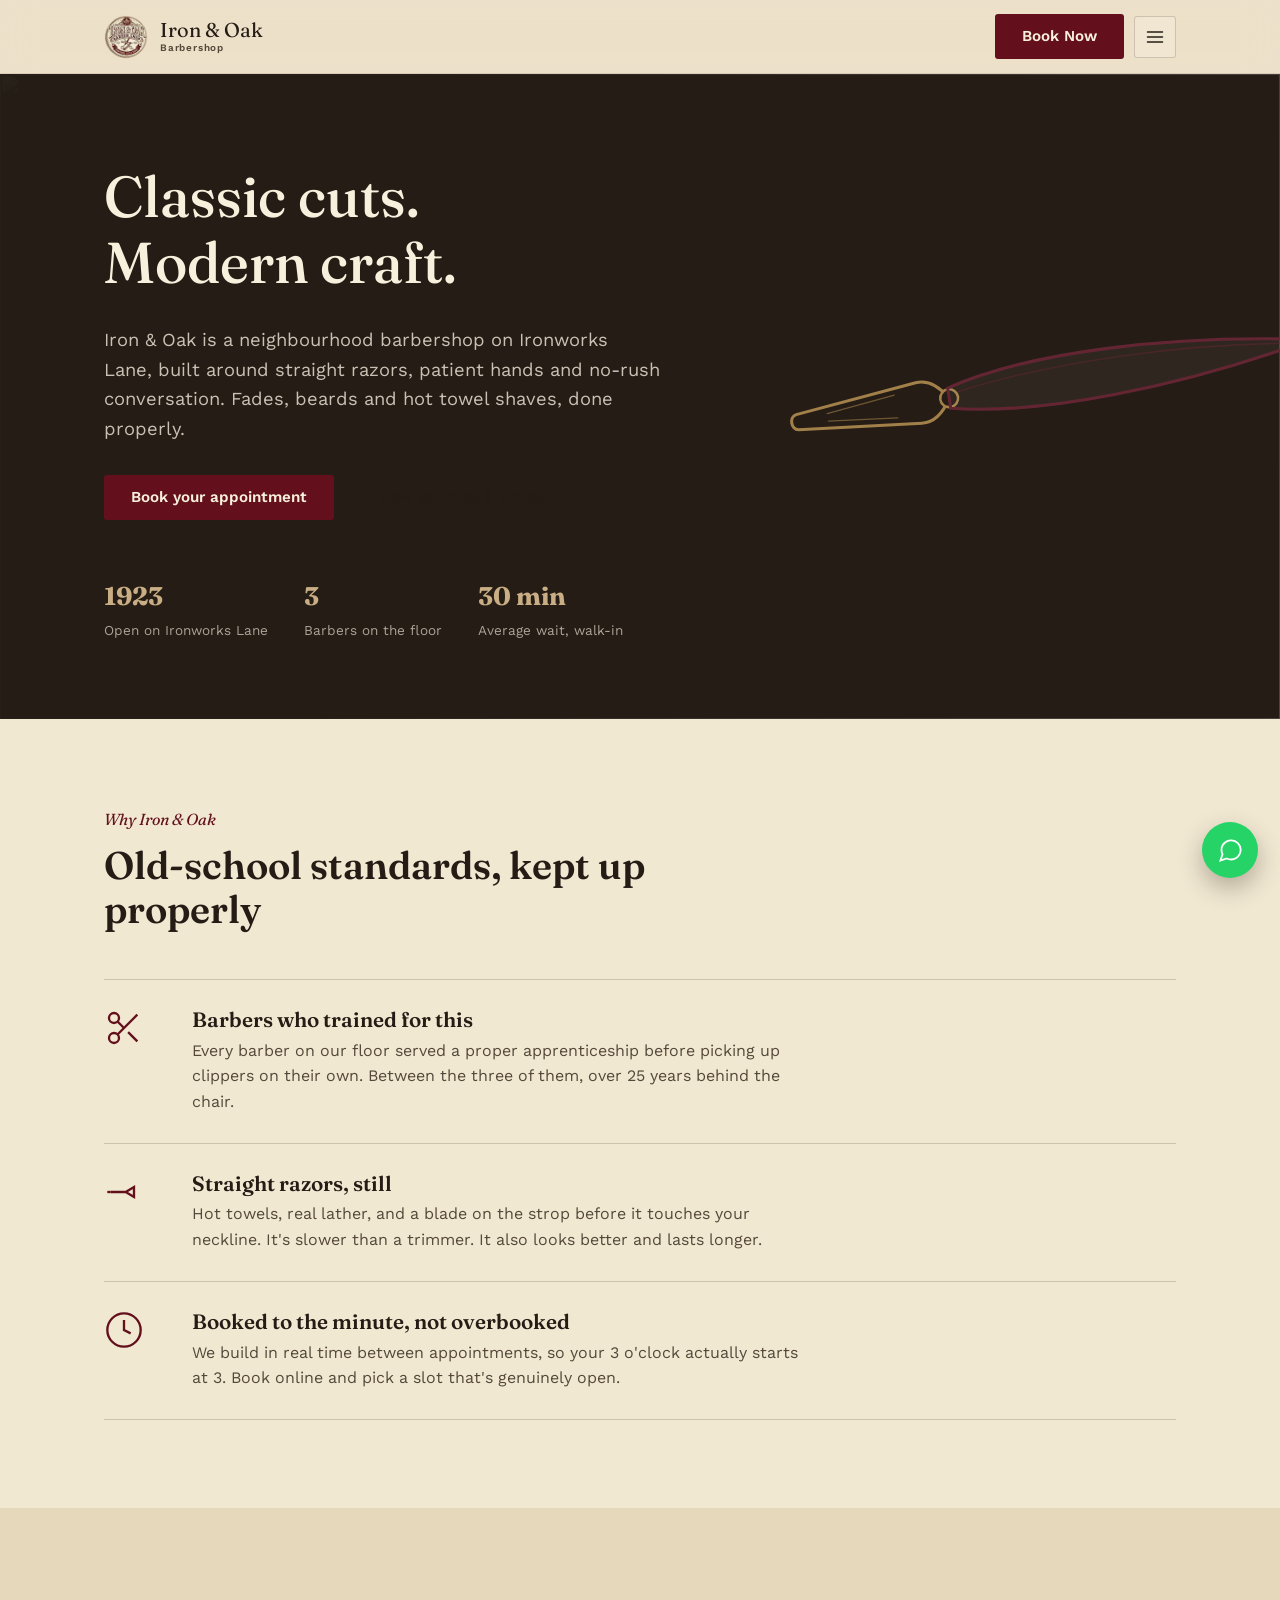
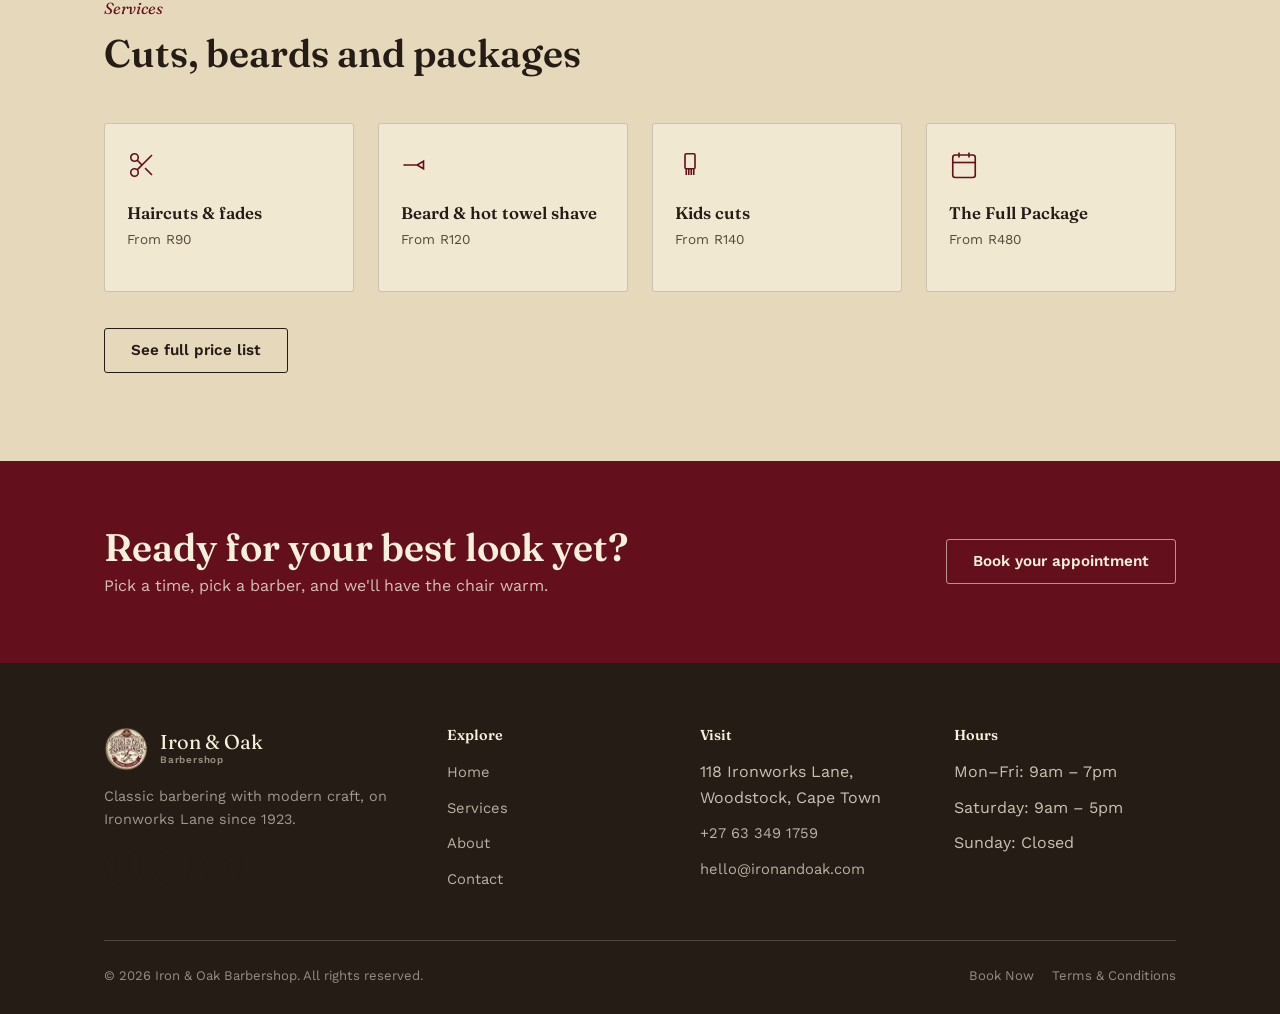
==== index.html @ c1bfe762 "first commit" ====
<!DOCTYPE html>
<html lang="en">
<head>
<meta charset="UTF-8">
<meta name="viewport" content="width=device-width, initial-scale=1">
<title>Iron & Oak Barbershop | Classic Cuts, Modern Craft</title>
<meta name="description" content="Iron & Oak Barbershop on Ironworks Lane: fades, beard work and hot towel shaves. Book online in under a minute.">
<link rel="icon" type="image/png" href="assets/favicon.png">
<link rel="preconnect" href="https://fonts.googleapis.com">
<link rel="preconnect" href="https://fonts.gstatic.com" crossorigin>
<link href="https://fonts.googleapis.com/css2?family=Fraunces:ital,wght@0,400;0,500;0,600;1,500&family=Work+Sans:wght@400;500;600;700&display=swap" rel="stylesheet">
<link rel="stylesheet" href="css/style.css">
</head>
<body>

<header class="site-header">
  <div class="header-inner">
    <a href="index.html" class="brand">
      <img class="brand-mark" src="assets/logo.png" alt="Iron & Oak Barber Shop crest logo">
      <span class="brand-name">Iron &amp; Oak<small>Barbershop</small></span>
    </a>
    <div class="main-nav">
      <a href="contact.html#booking" class="btn btn-primary">Book Now</a>
      <button class="nav-toggle" data-nav-toggle aria-expanded="false" aria-controls="nav-dropdown" aria-label="Menu">
        <svg width="20" height="20" viewBox="0 0 24 24" fill="none" stroke="currentColor" stroke-width="1.8" stroke-linecap="round"><line x1="3" y1="6" x2="21" y2="6"/><line x1="3" y1="12" x2="21" y2="12"/><line x1="3" y1="18" x2="21" y2="18"/></svg>
      </button>
      <div class="nav-dropdown" id="nav-dropdown" data-nav-panel>
        <ul class="nav-links">
          <li><a href="index.html" aria-current="page">Home</a></li>
          <li><a href="services.html">Services</a></li>
          <li><a href="about.html">About</a></li>
          <li><a href="contact.html">Contact</a></li>
        </ul>
      </div>
    </div>
  </div>
</header>

<section class="hero">
  <div class="hero-photo" aria-hidden="true">
    <img src="https://images.unsplash.com/photo-1585747860715-2ba37e788b70?auto=format&fit=crop&w=1800&q=80" alt="">
  </div>
  <div class="container hero-grid">
    <div>
      <h1>Classic cuts.<br>Modern craft.</h1>
      <p class="lede">Iron &amp; Oak is a neighbourhood barbershop on Ironworks Lane, built around straight razors, patient hands and no-rush conversation. Fades, beards and hot towel shaves, done properly.</p>
      <div class="hero-actions">
        <a href="contact.html#booking" class="btn btn-primary">Book your appointment</a>
        <a href="services.html" class="btn btn-outline">View services &amp; prices</a>
      </div>
      <div class="hero-stats">
        <div><strong>1923</strong><span>Open on Ironworks Lane</span></div>
        <div><strong>3</strong><span>Barbers on the floor</span></div>
        <div><strong>30&nbsp;min</strong><span>Average wait, walk-in</span></div>
      </div>
    </div>
  </div>
  <div class="hero-art" aria-hidden="true">
    <svg viewBox="0 0 460 220" xmlns="http://www.w3.org/2000/svg">
      <g transform="rotate(-9 230 110)" fill="none" stroke-linejoin="round" stroke-linecap="round">
        <!-- handle (scales) -->
        <path class="hero-draw" d="M22 94 L118 84 C128 83 136 90 142 100 C136 110 128 117 118 116 L22 106 C16 105 16 95 22 94 Z" stroke="#b08b4f" stroke-width="2.4" fill="#241c15"></path>
        <line x1="46" y1="97" x2="100" y2="91" stroke="#b08b4f" stroke-width="1" opacity="0.6"></line>
        <line x1="46" y1="103" x2="100" y2="109" stroke="#b08b4f" stroke-width="1" opacity="0.6"></line>
        <!-- pivot pin -->
        <circle cx="142" cy="100" r="7" fill="#241c15" stroke="#b08b4f" stroke-width="2"></circle>
        <!-- blade, tapering to a point -->
        <path class="hero-draw" d="M142 92 C210 74 320 78 428 99 C320 120 210 124 142 108 Z" stroke="#6b2737" stroke-width="2.4" fill="#f3ecdc" fill-opacity="0.06"></path>
        <path d="M150 96 C230 84 330 87 410 99" stroke="#6b2737" stroke-width="1" opacity="0.55"></path>
      </g>
    </svg>
  </div>
</section>

<section>
  <div class="container">
    <div class="section-head">
      <p class="eyebrow">Why Iron &amp; Oak</p>
      <h2>Old-school standards, kept up properly</h2>
    </div>
    <div class="feature-rows">
      <div class="feature-row">
        <svg class="icon" viewBox="0 0 24 24" fill="none" stroke="currentColor" stroke-width="1.4"><circle cx="6" cy="6" r="3"/><circle cx="6" cy="18" r="3"/><line x1="20" y1="4" x2="8.12" y2="15.88"/><line x1="14.47" y1="14.48" x2="20" y2="20"/><line x1="8.12" y1="8.12" x2="12" y2="12"/></svg>
        <div>
          <h3>Barbers who trained for this</h3>
          <p>Every barber on our floor served a proper apprenticeship before picking up clippers on their own. Between the three of them, over 25 years behind the chair.</p>
        </div>
      </div>
      <div class="feature-row">
        <svg class="icon" viewBox="0 0 24 24" fill="none" stroke="currentColor" stroke-width="1.4"><path d="M4 12h9l5-3v6l-5-3H4z"/><line x1="4" y1="12" x2="2" y2="12"/></svg>
        <div>
          <h3>Straight razors, still</h3>
          <p>Hot towels, real lather, and a blade on the strop before it touches your neckline. It's slower than a trimmer. It also looks better and lasts longer.</p>
        </div>
      </div>
      <div class="feature-row">
        <svg class="icon" viewBox="0 0 24 24" fill="none" stroke="currentColor" stroke-width="1.4"><circle cx="12" cy="12" r="10"/><polyline points="12 6 12 12 16 14"/></svg>
        <div>
          <h3>Booked to the minute, not overbooked</h3>
          <p>We build in real time between appointments, so your 3 o'clock actually starts at 3. Book online and pick a slot that's genuinely open.</p>
        </div>
      </div>
    </div>
  </div>
</section>

<section class="section-panel">
  <div class="container">
    <div class="section-head">
      <p class="eyebrow">Services</p>
      <h2>Cuts, beards and packages</h2>
    </div>
    <div class="preview-grid">
      <div class="preview-card">
        <svg class="icon" viewBox="0 0 24 24" fill="none" stroke="currentColor" stroke-width="1.3"><circle cx="6" cy="6" r="3"/><circle cx="6" cy="18" r="3"/><line x1="20" y1="4" x2="8.12" y2="15.88"/><line x1="14.47" y1="14.48" x2="20" y2="20"/><line x1="8.12" y1="8.12" x2="12" y2="12"/></svg>
        <h3>Haircuts &amp; fades</h3>
        <p class="from">From R90</p>
      </div>
      <div class="preview-card">
        <svg class="icon" viewBox="0 0 24 24" fill="none" stroke="currentColor" stroke-width="1.3"><path d="M4 12h9l5-3v6l-5-3H4z"/><line x1="4" y1="12" x2="2" y2="12"/></svg>
        <h3>Beard &amp; hot towel shave</h3>
        <p class="from">From R120</p>
      </div>
      <div class="preview-card">
        <svg class="icon" viewBox="0 0 24 24" fill="none" stroke="currentColor" stroke-width="1.3"><rect x="8" y="3" width="8" height="12" rx="1"/><line x1="9" y1="15" x2="9" y2="20"/><line x1="11" y1="15" x2="11" y2="20"/><line x1="13" y1="15" x2="13" y2="20"/><line x1="15" y1="15" x2="15" y2="20"/></svg>
        <h3>Kids cuts</h3>
        <p class="from">From R140</p>
      </div>
      <div class="preview-card">
        <svg class="icon" viewBox="0 0 24 24" fill="none" stroke="currentColor" stroke-width="1.3"><rect x="3" y="4" width="18" height="18" rx="2"/><line x1="16" y1="2" x2="16" y2="6"/><line x1="8" y1="2" x2="8" y2="6"/><line x1="3" y1="10" x2="21" y2="10"/></svg>
        <h3>The Full Package</h3>
        <p class="from">From R480</p>
      </div>
    </div>
    <div style="margin-top:36px;">
      <a href="services.html" class="btn btn-outline">See full price list</a>
    </div>
  </div>
</section>

<section class="cta-banner">
  <div class="container cta-banner-inner">
    <div>
      <h2>Ready for your best look yet?</h2>
      <p>Pick a time, pick a barber, and we'll have the chair warm.</p>
    </div>
    <a href="contact.html#booking" class="btn btn-outline">Book your appointment</a>
  </div>
</section>

<footer class="site-footer">
  <div class="container">
    <div class="footer-grid">
      <div class="footer-brand">
        <a href="index.html" class="brand" style="color:var(--cream)">
          <img class="brand-mark" src="assets/logo.png" alt="Iron & Oak Barber Shop crest logo">
          <span class="brand-name">Iron &amp; Oak<small style="color:rgba(243,236,220,.55)">Barbershop</small></span>
        </a>
        <p>Classic barbering with modern craft, on Ironworks Lane since 1923.</p>
        <div class="social-row" style="margin-top:16px;">
          <a href="#" aria-label="Instagram"><svg viewBox="0 0 24 24" fill="none" stroke="currentColor" stroke-width="1.5"><rect x="2" y="2" width="20" height="20" rx="5"/><path d="M16 11.37A4 4 0 1 1 12.63 8 4 4 0 0 1 16 11.37z"/><line x1="17.5" y1="6.5" x2="17.51" y2="6.5"/></svg></a>
          <a href="#" aria-label="Facebook"><svg viewBox="0 0 24 24" fill="none" stroke="currentColor" stroke-width="1.5"><path d="M18 2h-3a5 5 0 0 0-5 5v3H7v4h3v8h4v-8h3l1-4h-4V7a1 1 0 0 1 1-1h3z"/></svg></a>
          <a href="https://wa.me/27633491759" target="_blank" rel="noopener" aria-label="WhatsApp"><svg viewBox="0 0 24 24" fill="none" stroke="currentColor" stroke-width="1.5"><path d="M21 11.5a8.38 8.38 0 0 1-.9 3.8 8.5 8.5 0 0 1-7.6 4.7 8.38 8.38 0 0 1-3.8-.9L3 21l1.9-5.7a8.38 8.38 0 0 1-.9-3.8 8.5 8.5 0 0 1 4.7-7.6 8.38 8.38 0 0 1 3.8-.9h.5a8.48 8.48 0 0 1 8 8v.5z"/></svg></a>
        </div>
      </div>
      <div class="footer-col">
        <h4>Explore</h4>
        <ul>
          <li><a href="index.html">Home</a></li>
          <li><a href="services.html">Services</a></li>
          <li><a href="about.html">About</a></li>
          <li><a href="contact.html">Contact</a></li>
        </ul>
      </div>
      <div class="footer-col">
        <h4>Visit</h4>
        <ul>
          <li>118 Ironworks Lane, Woodstock, Cape Town</li>
          <li><a href="tel:+27633491759">+27 63 349 1759</a></li>
          <li><a href="mailto:hello@ironandoak.com">hello@ironandoak.com</a></li>
        </ul>
      </div>
      <div class="footer-col">
        <h4>Hours</h4>
        <ul>
          <li>Mon–Fri: 9am – 7pm</li>
          <li>Saturday: 9am – 5pm</li>
          <li>Sunday: Closed</li>
        </ul>
      </div>
    </div>
    <div class="footer-bottom">
      <span>&copy; <span data-year></span> Iron &amp; Oak Barbershop. All rights reserved.</span>
      <div class="footer-legal">
        <a href="contact.html#booking">Book Now</a>
        <a href="terms.html">Terms &amp; Conditions</a>
      </div>
    </div>
  </div>
</footer>

<div class="overlay" data-popup aria-hidden="true">
  <div class="modal-card" role="dialog" aria-modal="true" aria-labelledby="popup-title">
    <button class="modal-close" data-popup-close aria-label="Close">
      <svg viewBox="0 0 24 24" fill="none" stroke="currentColor" stroke-width="1.8" stroke-linecap="round"><line x1="18" y1="6" x2="6" y2="18"/><line x1="6" y1="6" x2="18" y2="18"/></svg>
    </button>
    <p class="eyebrow">First visit?</p>
    <h3 id="popup-title">Take 15% off your first cut</h3>
    <p>New clients save on any service booked online. Just mention the code when you check in. No catches.</p>
    <span class="promo-code">FIRSTCUT15</span>
    <div style="display:flex; gap:12px; flex-wrap:wrap;">
      <a href="contact.html#booking" class="btn btn-primary" data-popup-close>Book with this offer</a>
      <button class="btn btn-outline" data-popup-close>Maybe later</button>
    </div>
  </div>
</div>

<a class="whatsapp-float" href="https://wa.me/27633491759?text=Hi%20Iron%20%26%20Oak%2C%20I%27d%20like%20to%20book%20an%20appointment." target="_blank" rel="noopener" aria-label="Chat with us on WhatsApp">
  <svg viewBox="0 0 24 24" fill="none" stroke="currentColor" stroke-width="1.6"><path d="M21 11.5a8.38 8.38 0 0 1-.9 3.8 8.5 8.5 0 0 1-7.6 4.7 8.38 8.38 0 0 1-3.8-.9L3 21l1.9-5.7a8.38 8.38 0 0 1-.9-3.8 8.5 8.5 0 0 1 4.7-7.6 8.38 8.38 0 0 1 3.8-.9h.5a8.48 8.48 0 0 1 8 8v.5z"/></svg>
</a>

<script src="js/main.js"></script>
</body>
</html>
---- css/style.css ----
/* ==========================================================================
   Iron & Oak Barbershop — stylesheet
   Palette: warm oak parchment, espresso ink, oxblood + brass accents.
   Type: Fraunces (display) / Work Sans (body).
   ========================================================================== */

:root {
  --bg: #f1e8d2;
  --bg-panel: #e6d9bb;
  --ink: #241c15;
  --ink-soft: #55483a;
  --espresso: #241c15;
  --espresso-soft: #362b21;
  --oxblood: #63101c;
  --oxblood-dark: #470a14;
  --brass: #8a6a45;
  --brass-light: #c9ad84;
  --sage: #8a6a45;
  --cream: #f7f0dc;
  --line: rgba(36, 28, 21, 0.18);
  --line-on-dark: rgba(243, 236, 220, 0.2);

  --font-display: "Fraunces", Georgia, "Times New Roman", serif;
  --font-body: "Work Sans", "Segoe UI", Helvetica, Arial, sans-serif;

  --container: 1120px;
  --radius: 3px;
}

@media (prefers-reduced-motion: reduce) {
  * { animation-duration: 0.01ms !important; animation-iteration-count: 1 !important; transition-duration: 0.01ms !important; scroll-behavior: auto !important; }
}

* { box-sizing: border-box; }
html { scroll-behavior: smooth; }

body {
  margin: 0;
  background: var(--bg);
  color: var(--ink);
  font-family: var(--font-body);
  font-size: 16px;
  line-height: 1.6;
  -webkit-font-smoothing: antialiased;
}

img { max-width: 100%; display: block; }

h1, h2, h3, h4 {
  font-family: var(--font-display);
  color: var(--ink);
  line-height: 1.15;
  margin: 0 0 0.5em;
  font-weight: 600;
}

h1 { font-size: clamp(2.4rem, 5vw, 3.6rem); font-weight: 500; }
h2 { font-size: clamp(1.8rem, 3.4vw, 2.4rem); }
h3 { font-size: 1.3rem; }

p { margin: 0 0 1em; max-width: 62ch; }
p.lede { font-size: 1.15rem; color: var(--ink-soft); }

a { color: inherit; }

.container {
  max-width: var(--container);
  margin: 0 auto;
  padding: 0 24px;
}

section { padding: 88px 0; }
section.tight { padding: 56px 0; }

.section-dark { background: var(--espresso); color: var(--cream); }
.section-dark p { color: rgba(243, 236, 220, 0.78); }
.section-dark h2, .section-dark h3 { color: var(--cream); }
.section-panel { background: var(--bg-panel); }

.eyebrow {
  font-family: var(--font-display);
  font-style: italic;
  color: var(--oxblood);
  font-size: 1rem;
  margin: 0 0 10px;
}
.section-dark .eyebrow { color: var(--brass-light); }

.section-head { max-width: 640px; margin-bottom: 48px; }
.section-head.center { margin-left: auto; margin-right: auto; text-align: center; }

hr.rule { border: none; border-top: 1px solid var(--line); margin: 40px 0; }

/* Buttons -------------------------------------------------------------- */
.btn {
  display: inline-flex;
  align-items: center;
  gap: 8px;
  font-family: var(--font-body);
  font-weight: 600;
  font-size: 0.95rem;
  padding: 14px 26px;
  border-radius: var(--radius);
  border: 1px solid transparent;
  cursor: pointer;
  text-decoration: none;
  transition: background-color 0.15s ease, color 0.15s ease, border-color 0.15s ease;
  line-height: 1;
}
.btn-primary { background: var(--oxblood); color: var(--cream); }
.btn-primary:hover { background: var(--oxblood-dark); }
.btn-outline { background: transparent; color: var(--ink); border-color: var(--ink); }
.btn-outline:hover { background: var(--ink); color: var(--bg); }
.section-dark .btn-outline { color: var(--cream); border-color: var(--line-on-dark); }
.section-dark .btn-outline:hover { background: var(--cream); color: var(--espresso); }
.btn-gold { background: var(--brass); color: var(--cream); }
.btn-gold:hover { background: var(--brass-light); }
.btn-whatsapp { background: #25d366; color: #0b2b18; }
.btn-whatsapp:hover { background: #1ebe5b; }
.btn-whatsapp svg { width: 18px; height: 18px; }

.whatsapp-float {
  position: fixed;
  right: 22px;
  bottom: 22px;
  width: 56px;
  height: 56px;
  border-radius: 50%;
  background: #25d366;
  color: #fff;
  display: flex;
  align-items: center;
  justify-content: center;
  text-decoration: none;
  box-shadow: 0 10px 24px rgba(36, 28, 21, 0.3);
  z-index: 150;
  transition: transform 0.15s ease, background-color 0.15s ease;
}
.whatsapp-float:hover { background: #1ebe5b; transform: translateY(-2px); }
.whatsapp-float svg { width: 27px; height: 27px; }
.btn-block { width: 100%; justify-content: center; }
.btn:disabled { opacity: 0.5; cursor: not-allowed; }
.btn:focus-visible, a:focus-visible, button:focus-visible, input:focus-visible, select:focus-visible, textarea:focus-visible {
  outline: 2px solid var(--oxblood);
  outline-offset: 2px;
}

/* Header — glassmorphism, single nav trigger on the right ---------------- */
.site-header {
  position: sticky;
  top: 0;
  z-index: 50;
  background: rgba(232, 220, 200, 0.62);
  backdrop-filter: blur(16px) saturate(140%);
  -webkit-backdrop-filter: blur(16px) saturate(140%);
  border-bottom: 1px solid rgba(36, 28, 21, 0.1);
}
.header-inner {
  display: flex;
  align-items: center;
  justify-content: space-between;
  padding: 14px 24px;
  max-width: var(--container);
  margin: 0 auto;
}
.brand { display: flex; align-items: center; gap: 12px; text-decoration: none; color: var(--ink); }
.brand-mark { width: 44px; height: 44px; flex-shrink: 0; display: block; object-fit: contain; }
.brand-name { font-family: var(--font-display); font-size: 1.25rem; line-height: 1.1; }
.brand-name small { display: block; font-family: var(--font-body); font-size: 0.62rem; letter-spacing: 0.08em; color: var(--ink-soft); font-weight: 600; margin-top: 2px; }

/* Single nav cluster: Book Now + one menu trigger, right-aligned */
.main-nav { position: relative; display: flex; align-items: center; gap: 10px; }

.nav-toggle {
  display: inline-flex;
  align-items: center;
  justify-content: center;
  background: rgba(243, 236, 220, 0.5);
  border: 1px solid var(--line);
  border-radius: var(--radius);
  padding: 10px;
  cursor: pointer;
  color: var(--ink);
}
.nav-toggle:hover { background: rgba(243, 236, 220, 0.85); }

/* The single dropdown panel — anchored under Book Now / the toggle */
.nav-dropdown {
  position: absolute;
  top: calc(100% + 10px);
  right: 0;
  width: 220px;
  background: rgba(232, 220, 200, 0.92);
  backdrop-filter: blur(16px) saturate(140%);
  -webkit-backdrop-filter: blur(16px) saturate(140%);
  border: 1px solid var(--line);
  border-radius: 8px;
  padding: 10px;
  box-shadow: 0 18px 36px rgba(36, 28, 21, 0.22);
  display: none;
  z-index: 80;
}
.nav-dropdown.open { display: block; }
.nav-dropdown .nav-links { display: flex; flex-direction: column; gap: 2px; list-style: none; margin: 0; padding: 0; }
.nav-dropdown .nav-links a {
  display: block;
  text-decoration: none;
  font-weight: 600;
  font-size: 0.95rem;
  color: var(--ink-soft);
  padding: 10px 12px;
  border-radius: 4px;
}
.nav-dropdown .nav-links a:hover,
.nav-dropdown .nav-links a[aria-current="page"] { color: var(--oxblood); background: rgba(107, 39, 55, 0.08); }

@media (max-width: 480px) {
  .nav-dropdown { width: calc(100vw - 48px); }
}

/* Hero --------------------------------------------------------------- */
.hero {
  position: relative;
  background: var(--espresso);
  color: var(--cream);
  overflow: hidden;
  padding: 90px 0 76px;
}
.hero-photo {
  position: absolute;
  inset: 0;
  z-index: 0;
}
.hero-photo img { width: 100%; height: 100%; object-fit: cover; opacity: 0.55; }
.hero-photo::after {
  content: "";
  position: absolute;
  inset: 0;
  background: linear-gradient(100deg, rgba(36,28,21,0.96) 30%, rgba(36,28,21,0.75) 60%, rgba(36,28,21,0.55) 100%);
}
.hero-grid {
  display: grid;
  grid-template-columns: minmax(0, 1fr) minmax(0, 0.85fr);
  gap: 40px;
  align-items: center;
  position: relative;
  z-index: 2;
}
.hero h1 { color: var(--cream); }
.hero .lede { color: rgba(243, 236, 220, 0.8); }
.hero-art {
  position: absolute;
  right: -6%;
  top: 50%;
  transform: translateY(-50%);
  width: 46%;
  opacity: 0.9;
  z-index: 1;
  pointer-events: none;
}
.hero-art svg { width: 100%; height: auto; }
.hero-actions { display: flex; gap: 16px; flex-wrap: wrap; margin-top: 32px; }
.hero-stats { display: flex; gap: 36px; margin-top: 56px; flex-wrap: wrap; }
.hero-stats div strong { display: block; font-family: var(--font-display); font-size: 1.6rem; color: var(--brass-light); }
.hero-stats div span { font-size: 0.85rem; color: rgba(243, 236, 220, 0.65); }

.hero-draw { stroke-dasharray: 900; stroke-dashoffset: 900; animation: draw 1.8s ease forwards 0.2s; }
@keyframes draw { to { stroke-dashoffset: 0; } }

.page-hero {
  background: var(--espresso);
  color: var(--cream);
  padding: 64px 0;
}
.page-hero h1 { color: var(--cream); margin-bottom: 8px; }
.page-hero p { color: rgba(243, 236, 220, 0.75); margin: 0; }

/* Feature rows (editorial, not boxed cards) ---------------------------- */
.feature-rows { display: flex; flex-direction: column; }
.feature-row {
  display: grid;
  grid-template-columns: 64px 1fr;
  gap: 24px;
  padding: 28px 0;
  border-top: 1px solid var(--line);
}
.feature-rows .feature-row:last-child { border-bottom: 1px solid var(--line); }
.feature-row .icon { width: 40px; height: 40px; color: var(--oxblood); }
.feature-row h3 { margin-bottom: 6px; }
.feature-row p { margin: 0; color: var(--ink-soft); }

/* Icon badge ------------------------------------------------------------ */
.icon-badge {
  width: 56px; height: 56px;
  display: inline-flex; align-items: center; justify-content: center;
  border-radius: 50%;
  background: rgba(107, 39, 55, 0.08);
  color: var(--oxblood);
  margin-bottom: 18px;
}
.icon-badge svg { width: 26px; height: 26px; }

/* Service menu list ------------------------------------------------------ */
.menu-group { margin-bottom: 56px; }
.menu-group h3 { color: var(--oxblood); margin-bottom: 20px; }
.menu-list { list-style: none; margin: 0; padding: 0; }
.menu-item {
  display: flex;
  gap: 12px;
  align-items: baseline;
  padding: 18px 0;
  border-top: 1px solid var(--line);
}
.menu-group .menu-list .menu-item:last-child { border-bottom: 1px solid var(--line); }
.menu-item .name-block { display: flex; align-items: baseline; gap: 10px; flex-wrap: wrap; }
.menu-item .name { font-family: var(--font-display); font-size: 1.15rem; }
.menu-item .duration { font-size: 0.82rem; color: var(--ink-soft); white-space: nowrap; }
.menu-item .leader { flex: 1; border-bottom: 1px dotted var(--ink-soft); margin: 0 8px 5px; min-width: 24px; }
.menu-item .price { font-family: var(--font-display); font-size: 1.15rem; white-space: nowrap; }
.menu-item-body { width: 100%; }
.menu-item-desc { margin: 6px 0 0; font-size: 0.92rem; color: var(--ink-soft); }
.menu-item-foot { display: flex; justify-content: flex-end; margin-top: 10px; }
.menu-item-foot a { font-size: 0.85rem; font-weight: 600; color: var(--oxblood); text-decoration: none; }
.menu-item-foot a:hover { text-decoration: underline; }
.menu-item { flex-wrap: wrap; }

.pricing-note { font-size: 0.85rem; color: var(--ink-soft); margin-top: 8px; }

/* Team --------------------------------------------------------------- */
.team-grid { display: grid; grid-template-columns: repeat(3, 1fr); gap: 32px; }
.team-card { border: 1px solid var(--line); border-radius: var(--radius); overflow: hidden; background: var(--bg); }
.team-portrait {
  aspect-ratio: 4 / 5;
  overflow: hidden;
  background: var(--bg-panel);
}
.team-portrait img { width: 100%; height: 100%; object-fit: cover; display: block; }

/* Simple photo gallery (about page: shop, chairs, tools) */
.gallery-grid { display: grid; grid-template-columns: repeat(3, 1fr); gap: 20px; }
.gallery-grid figure { margin: 0; border-radius: var(--radius); overflow: hidden; border: 1px solid var(--line); }
.gallery-grid img { width: 100%; height: 260px; object-fit: cover; display: block; }
.gallery-grid figcaption { padding: 10px 14px; font-size: 0.82rem; color: var(--ink-soft); background: var(--bg); }
.team-body { padding: 22px; }
.team-role { color: var(--oxblood); font-weight: 600; font-size: 0.88rem; margin-bottom: 2px; }
.team-years { color: var(--ink-soft); font-size: 0.82rem; margin-bottom: 12px; }
.team-body p { font-size: 0.92rem; margin-bottom: 0; }

/* Values row */
.values-grid { display: grid; grid-template-columns: repeat(3, 1fr); gap: 32px; }

/* CTA banner ------------------------------------------------------------ */
.cta-banner {
  background: var(--oxblood);
  color: var(--cream);
  padding: 64px 0;
  text-align: left;
}
.cta-banner-inner { display: flex; align-items: center; justify-content: space-between; gap: 24px; flex-wrap: wrap; }
.cta-banner h2 { color: var(--cream); margin-bottom: 4px; }
.cta-banner p { color: rgba(243, 236, 220, 0.8); margin: 0; }
.cta-banner .btn-outline { border-color: rgba(243, 236, 220, 0.6); color: var(--cream); }
.cta-banner .btn-outline:hover { background: var(--cream); color: var(--oxblood); }

/* Services preview on home ------------------------------------------- */
.preview-grid { display: grid; grid-template-columns: repeat(4, 1fr); gap: 24px; }
.preview-card { border: 1px solid var(--line); border-radius: var(--radius); padding: 26px 22px; background: var(--bg); }
.preview-card .icon { width: 30px; height: 30px; color: var(--oxblood); margin-bottom: 16px; }
.preview-card h3 { font-size: 1.05rem; margin-bottom: 6px; }
.preview-card .from { font-size: 0.85rem; color: var(--ink-soft); }

/* Booking / contact layout --------------------------------------------- */
.contact-layout {
  display: grid;
  grid-template-columns: minmax(0, 1.3fr) minmax(0, 0.9fr);
  gap: 48px;
  align-items: start;
}
.booking-card {
  background: var(--bg);
  border: 1px solid var(--line);
  border-radius: var(--radius);
  padding: 32px;
}
.form-grid { display: grid; grid-template-columns: 1fr 1fr; gap: 18px; }
.form-field { display: flex; flex-direction: column; gap: 6px; margin-bottom: 18px; }
.form-field.full { grid-column: 1 / -1; }
.form-field label { font-size: 0.85rem; font-weight: 600; color: var(--ink-soft); }
.form-field input, .form-field select, .form-field textarea {
  font-family: var(--font-body);
  font-size: 0.98rem;
  padding: 12px 14px;
  border: 1px solid var(--line);
  border-radius: var(--radius);
  background: var(--cream);
  color: var(--ink);
}
.form-field textarea { resize: vertical; min-height: 90px; }
.form-error { font-size: 0.8rem; color: var(--oxblood); min-height: 1.1em; }
.form-note { font-size: 0.82rem; color: var(--ink-soft); margin-top: 4px; }

.contact-side { display: flex; flex-direction: column; gap: 28px; }
.info-block { display: flex; gap: 14px; }
.info-block .icon { width: 22px; height: 22px; color: var(--oxblood); flex-shrink: 0; margin-top: 2px; }
.info-block h3 { font-size: 1rem; margin-bottom: 4px; }
.info-block p { margin: 0; font-size: 0.92rem; color: var(--ink-soft); }
.hours-table { width: 100%; border-collapse: collapse; font-size: 0.92rem; }
.hours-table td { padding: 6px 0; border-top: 1px solid var(--line); }
.hours-table td:last-child { text-align: right; color: var(--ink-soft); }
.map-frame { border: 1px solid var(--line); border-radius: var(--radius); overflow: hidden; }
.map-frame iframe { width: 100%; height: 220px; border: 0; display: block; }
.social-row { display: flex; gap: 12px; }
.social-row a {
  width: 38px; height: 38px; border-radius: 50%;
  border: 1px solid var(--line);
  display: flex; align-items: center; justify-content: center;
  color: var(--ink);
  text-decoration: none;
}
.social-row a svg { width: 18px; height: 18px; }
.social-row a:hover { background: var(--ink); color: var(--bg); border-color: var(--ink); }

/* Confirmation panel ----------------------------------------------------- */
.confirm-panel { display: none; }
.confirm-panel.show { display: block; }
.booking-form.hide { display: none; }
.confirm-icon { width: 46px; height: 46px; color: var(--sage); margin-bottom: 16px; }
.confirm-summary { list-style: none; margin: 20px 0 28px; padding: 0; border-top: 1px solid var(--line); }
.confirm-summary li { display: flex; justify-content: space-between; gap: 16px; padding: 12px 0; border-bottom: 1px solid var(--line); font-size: 0.95rem; }
.confirm-summary li span:first-child { color: var(--ink-soft); }
.confirm-actions { display: flex; gap: 14px; flex-wrap: wrap; margin-bottom: 14px; }

/* How booking works (numbered — genuine sequence) ------------------------ */
.steps-row { display: grid; grid-template-columns: repeat(3, 1fr); gap: 32px; }
.step-num {
  font-family: var(--font-display);
  font-size: 1.6rem;
  color: var(--brass);
  border: 1px solid var(--line);
  width: 48px; height: 48px;
  border-radius: 50%;
  display: flex; align-items: center; justify-content: center;
  margin-bottom: 16px;
}

/* Popup / modal ------------------------------------------------------- */
.overlay {
  position: fixed; inset: 0;
  background: rgba(36, 28, 21, 0.55);
  display: none;
  align-items: center;
  justify-content: center;
  padding: 20px;
  z-index: 200;
}
.overlay.open { display: flex; }
.modal-card {
  background: var(--bg);
  max-width: 420px;
  width: 100%;
  border-radius: var(--radius);
  padding: 36px 32px;
  position: relative;
  border-top: 4px solid var(--oxblood);
}
.modal-close {
  position: absolute; top: 14px; right: 14px;
  background: none; border: none; cursor: pointer; color: var(--ink-soft);
  padding: 6px;
}
.modal-close svg { width: 20px; height: 20px; }
.modal-card .promo-code {
  display: inline-block;
  font-family: var(--font-display);
  letter-spacing: 0.04em;
  background: var(--bg-panel);
  border: 1px dashed var(--brass);
  padding: 8px 16px;
  border-radius: var(--radius);
  margin: 14px 0 22px;
}

/* Terms page ------------------------------------------------------------ */
.terms-body h2 { margin-top: 44px; font-size: 1.35rem; }
.terms-body h2:first-child { margin-top: 0; }
.terms-body p, .terms-body li { color: var(--ink-soft); }
.terms-body { max-width: 74ch; }

/* Footer ------------------------------------------------------------- */
.site-footer { background: var(--espresso); color: rgba(243, 236, 220, 0.8); padding: 64px 0 28px; }
.footer-grid { display: grid; grid-template-columns: 1.4fr 1fr 1fr 1fr; gap: 32px; margin-bottom: 48px; }
.footer-brand .brand-name { color: var(--cream); }
.footer-brand .brand-name small { color: rgba(243, 236, 220, 0.55); }
.footer-brand p { color: rgba(243, 236, 220, 0.6); font-size: 0.9rem; margin-top: 14px; }
.footer-col h4 { color: var(--cream); font-size: 0.9rem; margin-bottom: 16px; }
.footer-col ul { list-style: none; margin: 0; padding: 0; display: flex; flex-direction: column; gap: 10px; }
.footer-col a { color: rgba(243, 236, 220, 0.72); text-decoration: none; font-size: 0.92rem; }
.footer-col a:hover { color: var(--cream); }
.footer-bottom {
  border-top: 1px solid var(--line-on-dark);
  padding-top: 24px;
  display: flex; justify-content: space-between; flex-wrap: wrap; gap: 12px;
  font-size: 0.82rem; color: rgba(243, 236, 220, 0.55);
}
.footer-bottom a { color: rgba(243, 236, 220, 0.55); text-decoration: none; }
.footer-bottom a:hover { color: var(--cream); }
.footer-legal { display: flex; gap: 18px; }

/* Responsive --------------------------------------------------------- */
@media (max-width: 980px) {
  .hero-grid { grid-template-columns: 1fr; }
  .hero-art { position: static; transform: none; width: 70%; margin: 40px auto 0; opacity: 0.85; }
  .preview-grid { grid-template-columns: repeat(2, 1fr); }
  .team-grid, .values-grid, .steps-row, .gallery-grid { grid-template-columns: repeat(2, 1fr); }
  .contact-layout { grid-template-columns: 1fr; }
  .footer-grid { grid-template-columns: 1fr 1fr; }
}

@media (max-width: 620px) {
  section { padding: 56px 0; }
  .preview-grid, .team-grid, .values-grid, .steps-row, .footer-grid, .gallery-grid { grid-template-columns: 1fr; }
  .whatsapp-float { right: 16px; bottom: 16px; width: 50px; height: 50px; }
  .whatsapp-float svg { width: 24px; height: 24px; }
  .form-grid { grid-template-columns: 1fr; }
  .cta-banner-inner { flex-direction: column; align-items: flex-start; }
  .hero-stats { gap: 24px; }
}
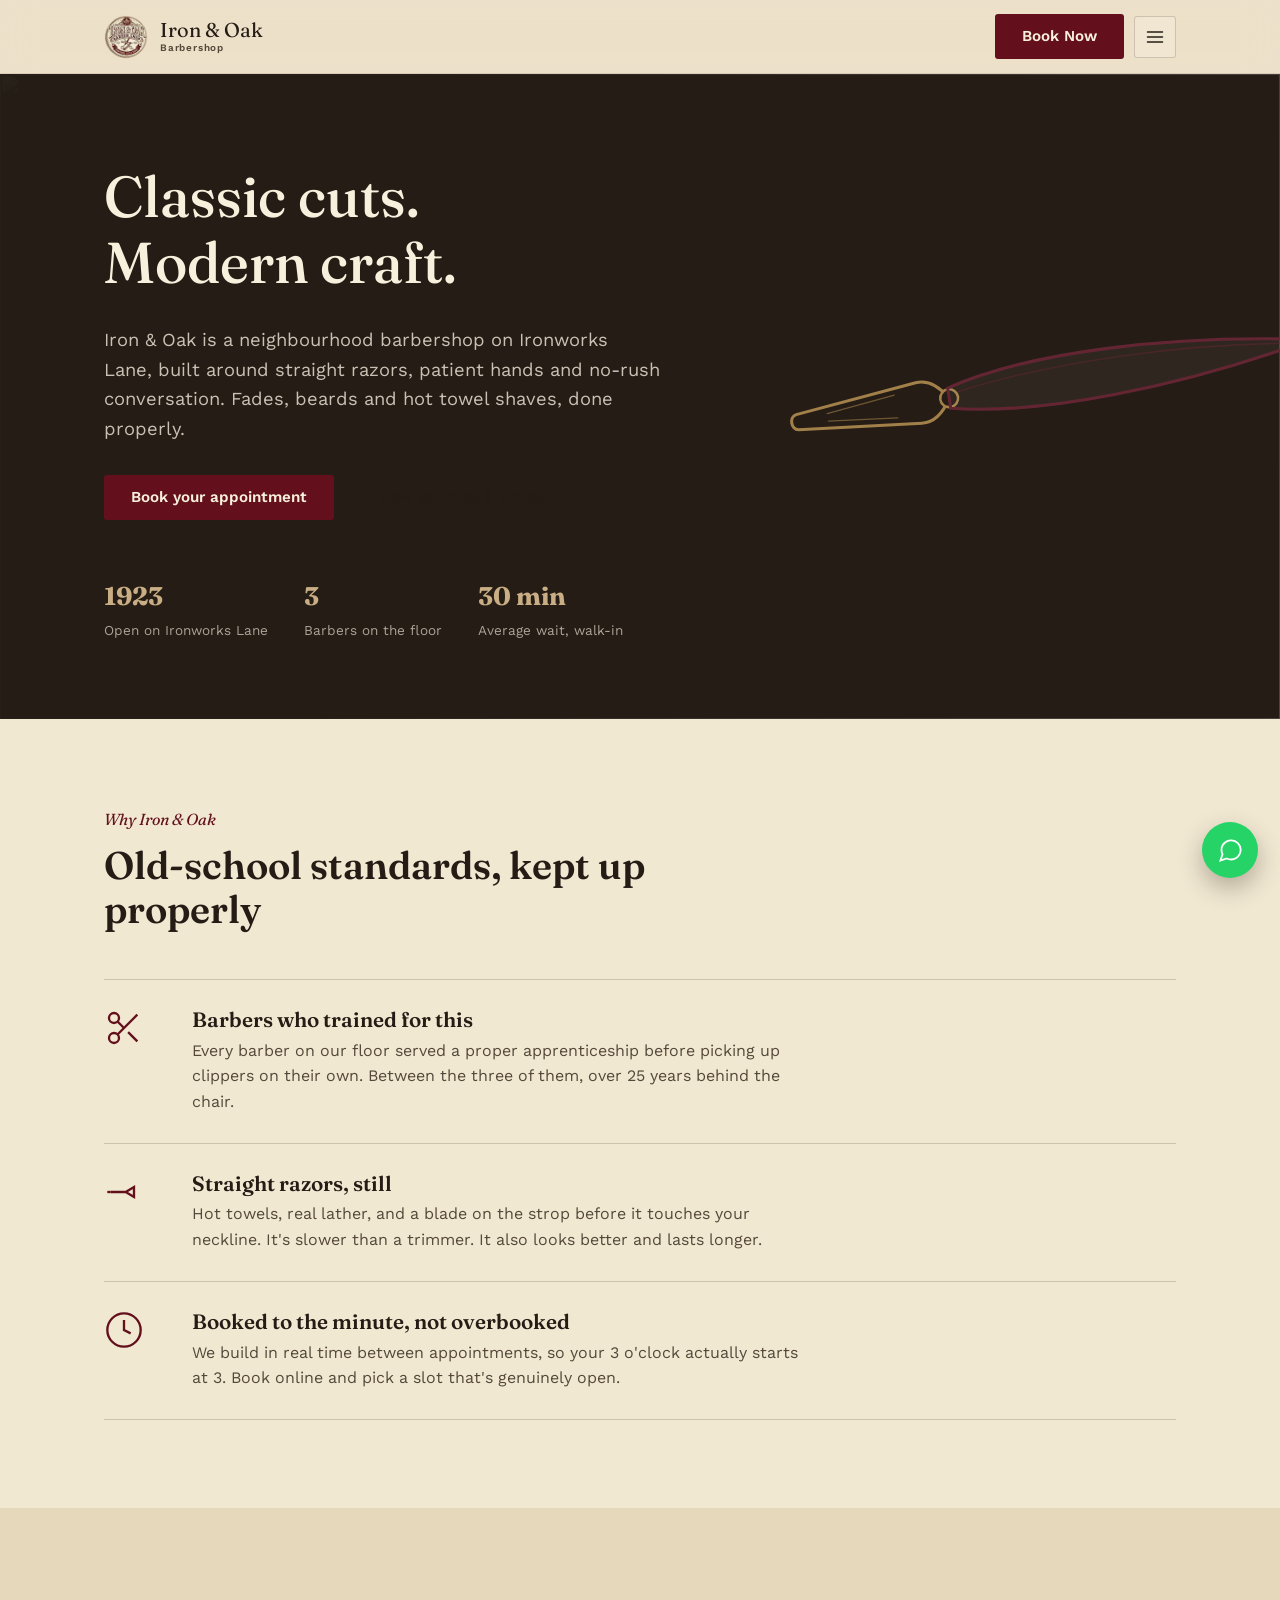
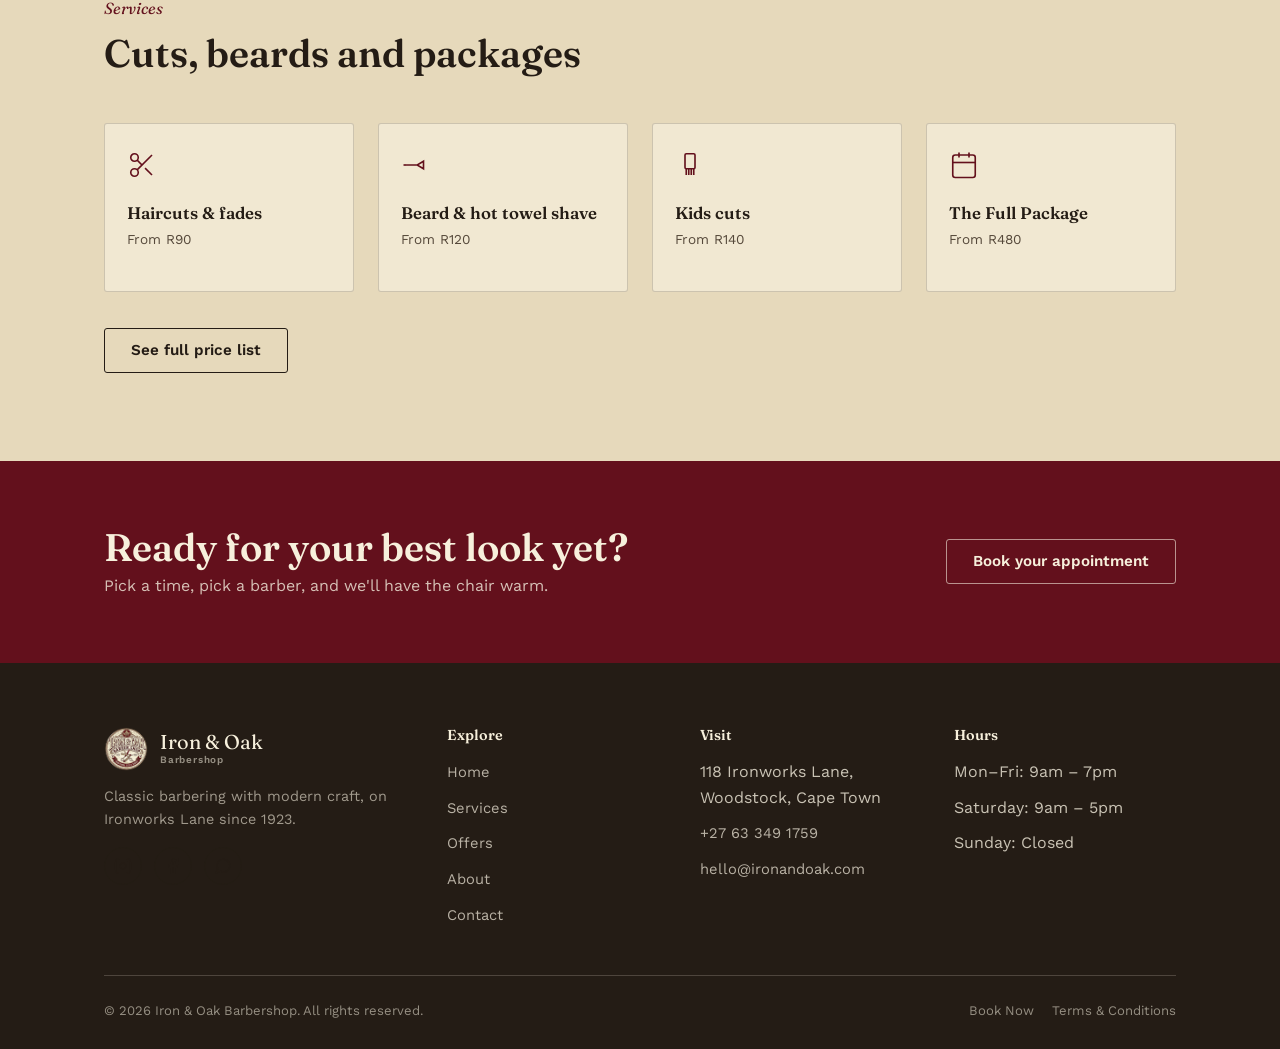
==== commit e327155d: "Add files via upload" ====
--- a/index.html
+++ b/index.html
@@ -28,6 +28,7 @@
         <ul class="nav-links">
           <li><a href="index.html" aria-current="page">Home</a></li>
           <li><a href="services.html">Services</a></li>
+          <li><a href="offers.html">Offers</a></li>
           <li><a href="about.html">About</a></li>
           <li><a href="contact.html">Contact</a></li>
         </ul>
@@ -168,6 +169,7 @@
         <ul>
           <li><a href="index.html">Home</a></li>
           <li><a href="services.html">Services</a></li>
+          <li><a href="offers.html">Offers</a></li>
           <li><a href="about.html">About</a></li>
           <li><a href="contact.html">Contact</a></li>
         </ul>
@@ -209,7 +211,7 @@
     <p>New clients save on any service booked online. Just mention the code when you check in. No catches.</p>
     <span class="promo-code">FIRSTCUT15</span>
     <div style="display:flex; gap:12px; flex-wrap:wrap;">
-      <a href="contact.html#booking" class="btn btn-primary" data-popup-close>Book with this offer</a>
+      <a href="contact.html?promo=FIRSTCUT15#booking" class="btn btn-primary" data-popup-close>Book with this offer</a>
       <button class="btn btn-outline" data-popup-close>Maybe later</button>
     </div>
   </div>
--- a/css/style.css
+++ b/css/style.css
@@ -469,7 +469,7 @@
   padding: 6px;
 }
 .modal-close svg { width: 20px; height: 20px; }
-.modal-card .promo-code {
+.promo-code {
   display: inline-block;
   font-family: var(--font-display);
   letter-spacing: 0.04em;
@@ -477,8 +477,24 @@
   border: 1px dashed var(--brass);
   padding: 8px 16px;
   border-radius: var(--radius);
-  margin: 14px 0 22px;
-}
+}
+.modal-card .promo-code { margin: 14px 0 22px; }
+
+/* Offers page ------------------------------------------------------------ */
+.promo-grid { display: grid; grid-template-columns: repeat(2, 1fr); gap: 24px; }
+.promo-card {
+  border: 1px solid var(--line);
+  border-top: 4px solid var(--oxblood);
+  border-radius: var(--radius);
+  padding: 28px;
+  background: var(--bg);
+  display: flex;
+  flex-direction: column;
+}
+.promo-card h3 { margin: 16px 0 8px; }
+.promo-card p { margin: 0; color: var(--ink-soft); font-size: 0.95rem; }
+.promo-card .terms { font-size: 0.8rem; color: var(--ink-soft); opacity: 0.85; margin-top: 10px; }
+.promo-card .btn { margin-top: 20px; align-self: flex-start; }
 
 /* Terms page ------------------------------------------------------------ */
 .terms-body h2 { margin-top: 44px; font-size: 1.35rem; }
@@ -511,14 +527,14 @@
   .hero-grid { grid-template-columns: 1fr; }
   .hero-art { position: static; transform: none; width: 70%; margin: 40px auto 0; opacity: 0.85; }
   .preview-grid { grid-template-columns: repeat(2, 1fr); }
-  .team-grid, .values-grid, .steps-row, .gallery-grid { grid-template-columns: repeat(2, 1fr); }
+  .team-grid, .values-grid, .steps-row, .gallery-grid, .promo-grid { grid-template-columns: repeat(2, 1fr); }
   .contact-layout { grid-template-columns: 1fr; }
   .footer-grid { grid-template-columns: 1fr 1fr; }
 }
 
 @media (max-width: 620px) {
   section { padding: 56px 0; }
-  .preview-grid, .team-grid, .values-grid, .steps-row, .footer-grid, .gallery-grid { grid-template-columns: 1fr; }
+  .preview-grid, .team-grid, .values-grid, .steps-row, .footer-grid, .gallery-grid, .promo-grid { grid-template-columns: 1fr; }
   .whatsapp-float { right: 16px; bottom: 16px; width: 50px; height: 50px; }
   .whatsapp-float svg { width: 24px; height: 24px; }
   .form-grid { grid-template-columns: 1fr; }
